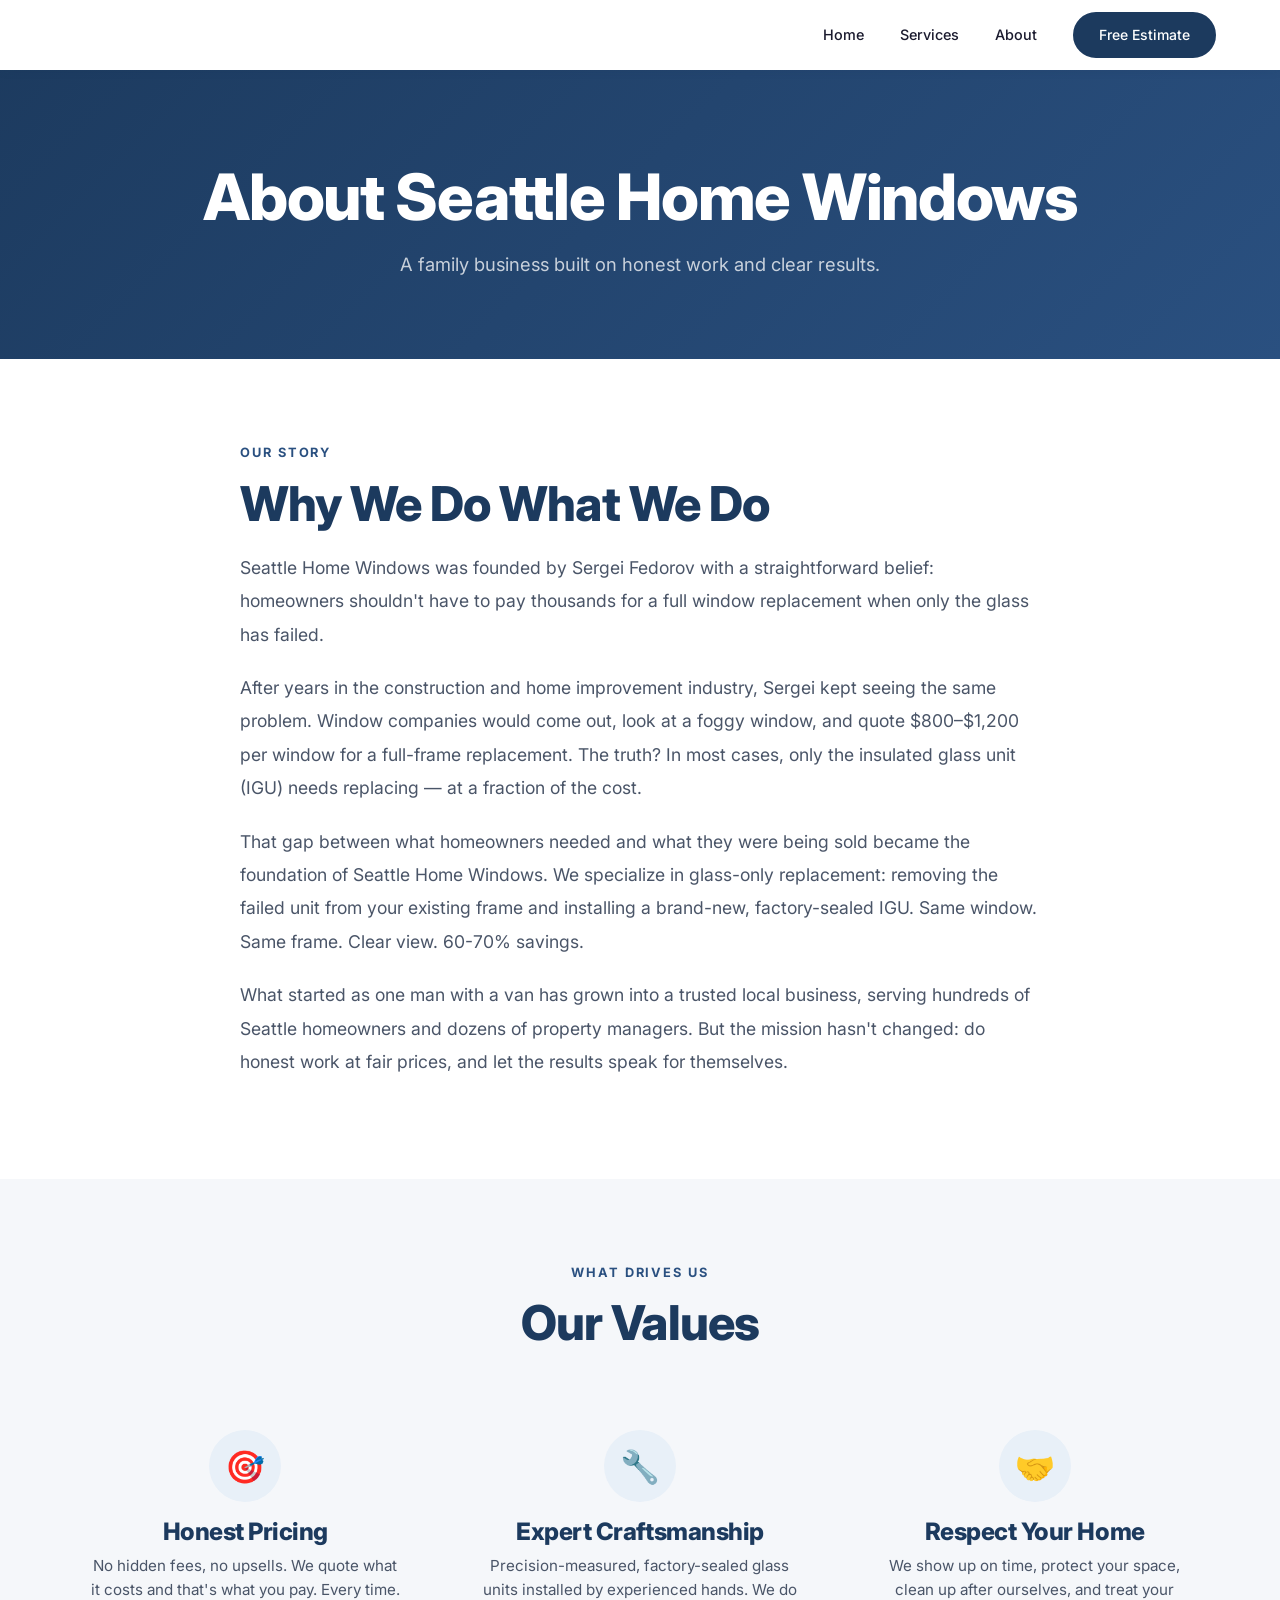
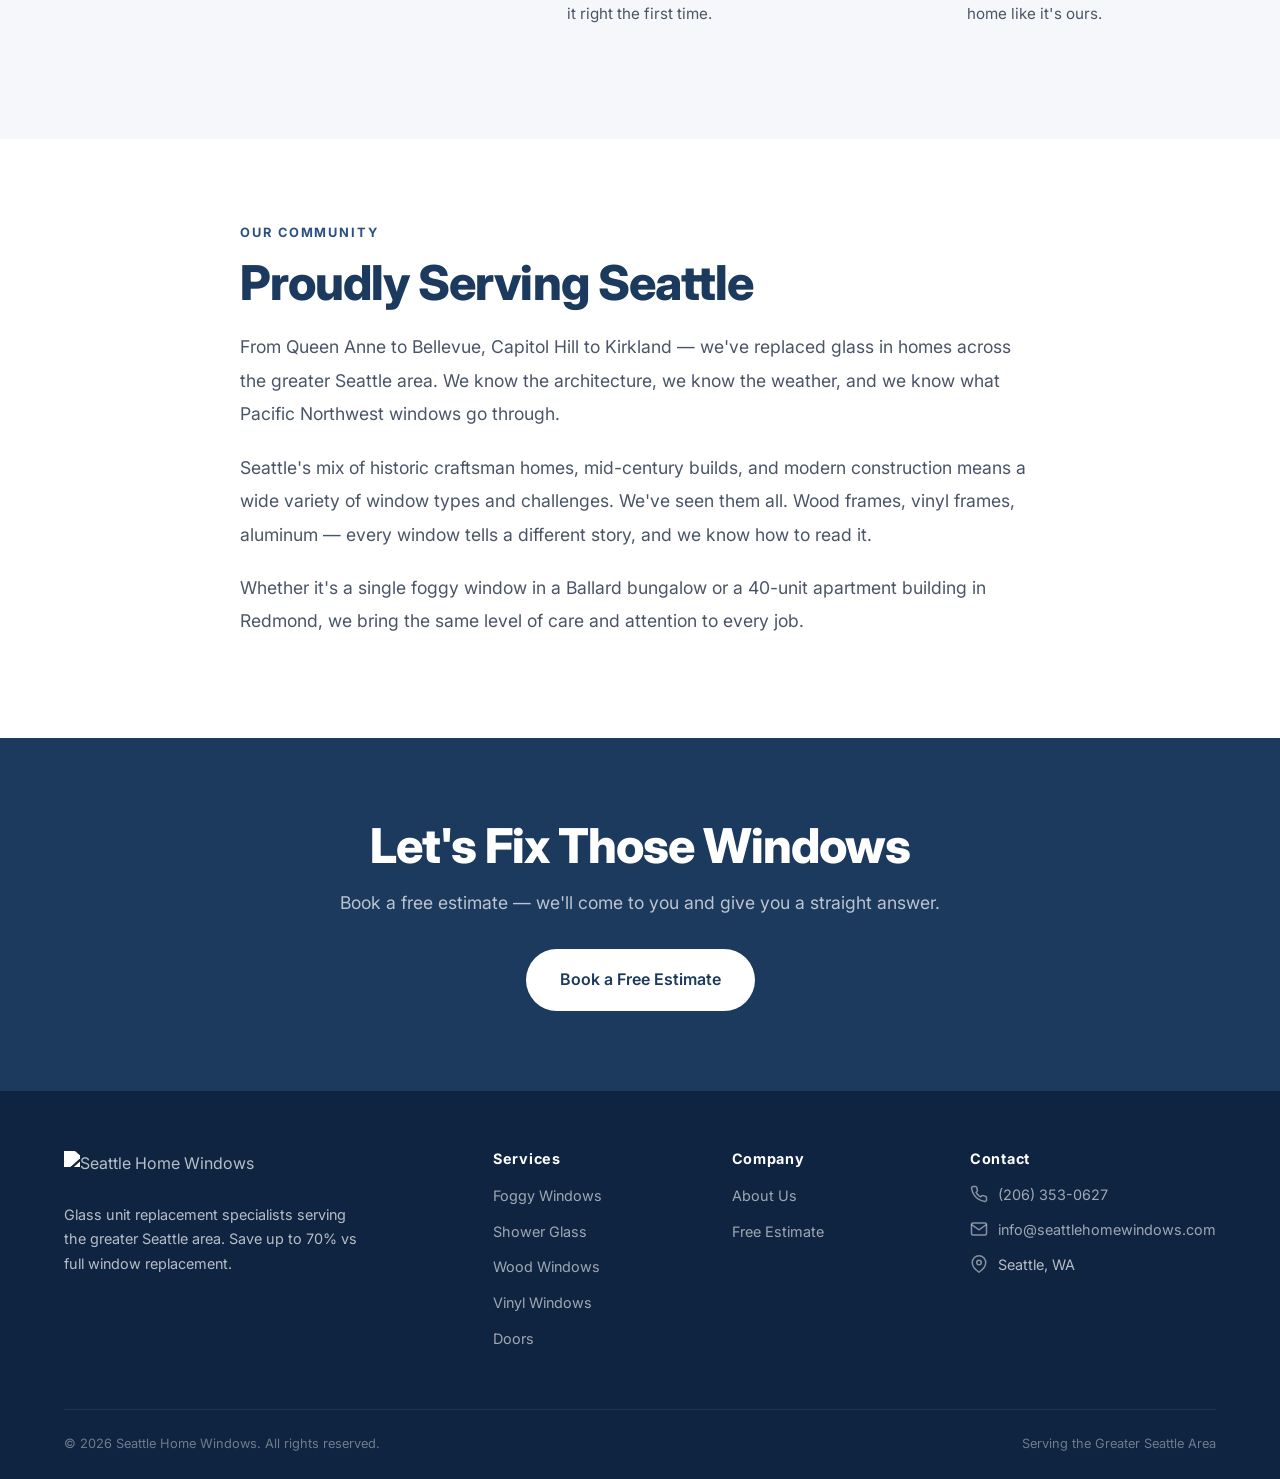
==== about.html @ 95157c09 "Initial commit: Seattle Home Windows website" ====
<!DOCTYPE html>
<html lang="en">
<head>
  <meta charset="UTF-8">
  <meta name="viewport" content="width=device-width, initial-scale=1.0">
  <title>About Us — Seattle Home Windows</title>
  <meta name="description" content="Meet Sergei Fedorov and the Seattle Home Windows team. Family-owned glass replacement specialists serving Seattle homeowners for over a decade.">
  <link rel="preconnect" href="https://fonts.googleapis.com">
  <link rel="preconnect" href="https://fonts.gstatic.com" crossorigin>
  <link href="https://fonts.googleapis.com/css2?family=Inter:wght@400;500;600;700;800;900&display=swap" rel="stylesheet">
  <link rel="stylesheet" href="styles.css">
</head>
<body>

  <!-- Navigation -->
  <nav class="nav nav-interior">
    <div class="container nav-inner">
      <a href="index.html" class="nav-logo">
        <img src="https://images.squarespace-cdn.com/content/v1/53bdde84e4b06a876245f971/1536911886654-8TI3TNQ9BF6OA86RGD4L/SHW_Logo_Long_Dark.png?format=750w" alt="Seattle Home Windows" loading="eager">
      </a>
      <ul class="nav-links">
        <li><a href="index.html">Home</a></li>
        <li><a href="services.html">Services</a></li>
        <li><a href="about.html">About</a></li>
        <li><a href="index.html#estimate" class="nav-cta btn">Free Estimate</a></li>
      </ul>
      <div class="nav-hamburger" aria-label="Menu">
        <span></span>
        <span></span>
        <span></span>
      </div>
    </div>
  </nav>

  <!-- Page Hero -->
  <section class="page-hero">
    <h1>About Seattle Home Windows</h1>
    <p>A family business built on honest work and clear results.</p>
  </section>

  <!-- Origin Story -->
  <section class="about-page-section">
    <div class="container">
      <div class="about-story fade-up">
        <span class="section-label">Our Story</span>
        <h2>Why We Do What We Do</h2>
        <p>Seattle Home Windows was founded by Sergei Fedorov with a straightforward belief: homeowners shouldn't have to pay thousands for a full window replacement when only the glass has failed.</p>
        <p>After years in the construction and home improvement industry, Sergei kept seeing the same problem. Window companies would come out, look at a foggy window, and quote $800–$1,200 per window for a full-frame replacement. The truth? In most cases, only the insulated glass unit (IGU) needs replacing — at a fraction of the cost.</p>
        <p>That gap between what homeowners needed and what they were being sold became the foundation of Seattle Home Windows. We specialize in glass-only replacement: removing the failed unit from your existing frame and installing a brand-new, factory-sealed IGU. Same window. Same frame. Clear view. 60-70% savings.</p>
        <p>What started as one man with a van has grown into a trusted local business, serving hundreds of Seattle homeowners and dozens of property managers. But the mission hasn't changed: do honest work at fair prices, and let the results speak for themselves.</p>
      </div>
    </div>
  </section>

  <!-- Values -->
  <section class="about-page-section" style="background: var(--light-gray);">
    <div class="container">
      <div style="text-align:center; margin-bottom: 48px;" class="fade-up">
        <span class="section-label">What Drives Us</span>
        <h2 style="color:var(--navy);">Our Values</h2>
      </div>
      <div class="about-values">
        <div class="about-value fade-up">
          <div class="about-value-icon">🎯</div>
          <h3>Honest Pricing</h3>
          <p>No hidden fees, no upsells. We quote what it costs and that's what you pay. Every time.</p>
        </div>
        <div class="about-value fade-up">
          <div class="about-value-icon">🔧</div>
          <h3>Expert Craftsmanship</h3>
          <p>Precision-measured, factory-sealed glass units installed by experienced hands. We do it right the first time.</p>
        </div>
        <div class="about-value fade-up">
          <div class="about-value-icon">🤝</div>
          <h3>Respect Your Home</h3>
          <p>We show up on time, protect your space, clean up after ourselves, and treat your home like it's ours.</p>
        </div>
      </div>
    </div>
  </section>

  <!-- Seattle Section -->
  <section class="about-page-section">
    <div class="container">
      <div class="about-story fade-up">
        <span class="section-label">Our Community</span>
        <h2>Proudly Serving Seattle</h2>
        <p>From Queen Anne to Bellevue, Capitol Hill to Kirkland — we've replaced glass in homes across the greater Seattle area. We know the architecture, we know the weather, and we know what Pacific Northwest windows go through.</p>
        <p>Seattle's mix of historic craftsman homes, mid-century builds, and modern construction means a wide variety of window types and challenges. We've seen them all. Wood frames, vinyl frames, aluminum — every window tells a different story, and we know how to read it.</p>
        <p>Whether it's a single foggy window in a Ballard bungalow or a 40-unit apartment building in Redmond, we bring the same level of care and attention to every job.</p>
      </div>
    </div>
  </section>

  <!-- CTA Banner -->
  <section class="cta-banner">
    <div class="container fade-up">
      <h2>Let's Fix Those Windows</h2>
      <p>Book a free estimate — we'll come to you and give you a straight answer.</p>
      <a href="index.html#estimate" class="btn" style="background:var(--white);color:var(--navy);">Book a Free Estimate</a>
    </div>
  </section>

  <!-- Footer -->
  <footer class="footer">
    <div class="container">
      <div class="footer-grid">
        <div class="footer-brand">
          <img src="https://images.squarespace-cdn.com/content/v1/53bdde84e4b06a876245f971/1536911886654-8TI3TNQ9BF6OA86RGD4L/SHW_Logo_Long_Dark.png?format=750w" alt="Seattle Home Windows">
          <p>Glass unit replacement specialists serving the greater Seattle area. Save up to 70% vs full window replacement.</p>
        </div>
        <div class="footer-col">
          <h4>Services</h4>
          <ul>
            <li><a href="services.html">Foggy Windows</a></li>
            <li><a href="services.html">Shower Glass</a></li>
            <li><a href="services.html">Wood Windows</a></li>
            <li><a href="services.html">Vinyl Windows</a></li>
            <li><a href="services.html">Doors</a></li>
          </ul>
        </div>
        <div class="footer-col">
          <h4>Company</h4>
          <ul>
            <li><a href="about.html">About Us</a></li>
            <li><a href="index.html#estimate">Free Estimate</a></li>
          </ul>
        </div>
        <div class="footer-col">
          <h4>Contact</h4>
          <div class="footer-contact-item">
            <svg viewBox="0 0 24 24"><path d="M22 16.92v3a2 2 0 0 1-2.18 2 19.79 19.79 0 0 1-8.63-3.07 19.5 19.5 0 0 1-6-6 19.79 19.79 0 0 1-3.07-8.67A2 2 0 0 1 4.11 2h3a2 2 0 0 1 2 1.72c.127.96.361 1.903.7 2.81a2 2 0 0 1-.45 2.11L8.09 9.91a16 16 0 0 0 6 6l1.27-1.27a2 2 0 0 1 2.11-.45c.907.339 1.85.573 2.81.7A2 2 0 0 1 22 16.92z"/></svg>
            <a href="tel:+12063530627">(206) 353-0627</a>
          </div>
          <div class="footer-contact-item">
            <svg viewBox="0 0 24 24"><path d="M4 4h16c1.1 0 2 .9 2 2v12c0 1.1-.9 2-2 2H4c-1.1 0-2-.9-2-2V6c0-1.1.9-2 2-2z"/><polyline points="22,6 12,13 2,6"/></svg>
            <a href="mailto:info@seattlehomewindows.com">info@seattlehomewindows.com</a>
          </div>
          <div class="footer-contact-item">
            <svg viewBox="0 0 24 24"><path d="M21 10c0 7-9 13-9 13s-9-6-9-13a9 9 0 0 1 18 0z"/><circle cx="12" cy="10" r="3"/></svg>
            <span>Seattle, WA</span>
          </div>
        </div>
      </div>
      <div class="footer-bottom">
        <span>© 2026 Seattle Home Windows. All rights reserved.</span>
        <span>Serving the Greater Seattle Area</span>
      </div>
    </div>
  </footer>

  <!-- Mobile Call Button -->
  <a href="tel:+12063530627" class="mobile-call-btn" aria-label="Call Now">
    <svg viewBox="0 0 24 24"><path d="M22 16.92v3a2 2 0 0 1-2.18 2 19.79 19.79 0 0 1-8.63-3.07 19.5 19.5 0 0 1-6-6 19.79 19.79 0 0 1-3.07-8.67A2 2 0 0 1 4.11 2h3a2 2 0 0 1 2 1.72c.127.96.361 1.903.7 2.81a2 2 0 0 1-.45 2.11L8.09 9.91a16 16 0 0 0 6 6l1.27-1.27a2 2 0 0 1 2.11-.45c.907.339 1.85.573 2.81.7A2 2 0 0 1 22 16.92z"/></svg>
  </a>

  <script src="script.js"></script>
</body>
</html>
---- styles.css ----
/* ============================================
   Seattle Home Windows — Main Stylesheet
   ============================================ */

/* Custom Properties */
:root {
  --navy: #1c3a5e;
  --navy-dark: #0f2440;
  --navy-light: #2a5080;
  --white: #ffffff;
  --light-blue: #e8f0f8;
  --light-gray: #f5f7fa;
  --text-dark: #1a1a2e;
  --text-medium: #4a5568;
  --text-light: #718096;
  --accent-gold: #d4a853;
  --shadow-sm: 0 2px 8px rgba(28, 58, 94, 0.08);
  --shadow-md: 0 8px 24px rgba(28, 58, 94, 0.12);
  --shadow-lg: 0 16px 48px rgba(28, 58, 94, 0.16);
  --radius: 12px;
  --radius-sm: 8px;
  --transition: 0.3s cubic-bezier(0.4, 0, 0.2, 1);
}

/* Reset */
*, *::before, *::after {
  margin: 0;
  padding: 0;
  box-sizing: border-box;
}

html {
  scroll-behavior: smooth;
  font-size: 16px;
}

body {
  font-family: 'Inter', -apple-system, BlinkMacSystemFont, sans-serif;
  color: var(--text-dark);
  line-height: 1.6;
  overflow-x: hidden;
  -webkit-font-smoothing: antialiased;
}

img {
  max-width: 100%;
  height: auto;
  display: block;
}

a {
  text-decoration: none;
  color: inherit;
  transition: var(--transition);
}

/* Typography */
h1, h2, h3, h4 {
  font-weight: 800;
  line-height: 1.15;
  letter-spacing: -0.02em;
}

h1 { font-size: clamp(2.5rem, 5vw, 4rem); }
h2 { font-size: clamp(2rem, 4vw, 3rem); }
h3 { font-size: clamp(1.25rem, 2vw, 1.5rem); }

.section-label {
  display: inline-block;
  font-size: 0.8rem;
  font-weight: 700;
  letter-spacing: 0.15em;
  text-transform: uppercase;
  color: var(--navy-light);
  margin-bottom: 0.75rem;
}

.section-subtitle {
  font-size: 1.125rem;
  color: var(--text-medium);
  max-width: 600px;
  margin: 1rem auto 0;
  line-height: 1.7;
}

/* Layout */
.container {
  width: 100%;
  max-width: 1200px;
  margin: 0 auto;
  padding: 0 24px;
}

section {
  padding: 100px 0;
}

/* Buttons */
.btn {
  display: inline-flex;
  align-items: center;
  gap: 8px;
  padding: 16px 32px;
  font-family: 'Inter', sans-serif;
  font-size: 1rem;
  font-weight: 600;
  border-radius: 50px;
  border: 2px solid transparent;
  cursor: pointer;
  transition: var(--transition);
  white-space: nowrap;
}

.btn-primary {
  background: var(--navy);
  color: var(--white);
  border-color: var(--navy);
}

.btn-primary:hover {
  background: var(--navy-dark);
  border-color: var(--navy-dark);
  transform: translateY(-2px);
  box-shadow: var(--shadow-md);
}

.btn-outline {
  background: transparent;
  color: var(--white);
  border-color: rgba(255,255,255,0.5);
}

.btn-outline:hover {
  background: var(--white);
  color: var(--navy);
  border-color: var(--white);
  transform: translateY(-2px);
}

.btn-outline-dark {
  background: transparent;
  color: var(--navy);
  border-color: var(--navy);
}

.btn-outline-dark:hover {
  background: var(--navy);
  color: var(--white);
  transform: translateY(-2px);
  box-shadow: var(--shadow-md);
}

/* ============================================
   NAVIGATION
   ============================================ */
.nav {
  position: fixed;
  top: 0;
  left: 0;
  right: 0;
  z-index: 1000;
  padding: 20px 0;
  transition: var(--transition);
}

.nav.scrolled {
  background: var(--white);
  padding: 12px 0;
  box-shadow: var(--shadow-sm);
}

.nav-inner {
  display: flex;
  align-items: center;
  justify-content: space-between;
}

.nav-logo img {
  height: 40px;
  width: auto;
  transition: var(--transition);
}

.nav.scrolled .nav-logo img {
  filter: none;
}

.nav:not(.scrolled) .nav-logo img {
  filter: brightness(0) invert(1);
}

.nav-links {
  display: flex;
  align-items: center;
  gap: 36px;
  list-style: none;
}

.nav-links a {
  font-size: 0.9rem;
  font-weight: 500;
  color: rgba(255,255,255,0.85);
  position: relative;
}

.nav-links a::after {
  content: '';
  position: absolute;
  bottom: -4px;
  left: 0;
  width: 0;
  height: 2px;
  background: var(--white);
  transition: var(--transition);
}

.nav-links a:hover::after {
  width: 100%;
}

.nav.scrolled .nav-links a {
  color: var(--text-dark);
}

.nav.scrolled .nav-links a::after {
  background: var(--navy);
}

.nav-cta {
  padding: 10px 24px !important;
  font-size: 0.875rem !important;
  background: var(--white) !important;
  color: var(--navy) !important;
  border-color: var(--white) !important;
  border-radius: 50px;
  font-weight: 600;
}

.nav-cta:hover {
  transform: translateY(-2px);
  box-shadow: var(--shadow-md);
}

.nav.scrolled .nav-cta {
  background: var(--navy) !important;
  color: var(--white) !important;
  border-color: var(--navy) !important;
}

/* Hamburger */
.nav-hamburger {
  display: none;
  flex-direction: column;
  gap: 5px;
  cursor: pointer;
  padding: 8px;
  z-index: 1001;
}

.nav-hamburger span {
  width: 24px;
  height: 2px;
  background: var(--white);
  transition: var(--transition);
}

.nav.scrolled .nav-hamburger span {
  background: var(--navy);
}

/* Interior pages nav */
.nav-interior {
  background: var(--white);
  padding: 12px 0;
  box-shadow: var(--shadow-sm);
}

.nav-interior .nav-logo img {
  filter: none;
}

.nav-interior .nav-links a {
  color: var(--text-dark);
}

.nav-interior .nav-links a::after {
  background: var(--navy);
}

.nav-interior .nav-cta {
  background: var(--navy) !important;
  color: var(--white) !important;
  border-color: var(--navy) !important;
}

.nav-interior .nav-hamburger span {
  background: var(--navy);
}

/* ============================================
   HERO
   ============================================ */
.hero {
  position: relative;
  min-height: 100vh;
  display: flex;
  align-items: center;
  justify-content: center;
  overflow: hidden;
  padding: 0;
}

.hero-bg {
  position: absolute;
  inset: 0;
  background-image: url('https://images.squarespace-cdn.com/content/v1/53bdde84e4b06a876245f971/1532902957717-0AOZOYSSRG9WH10H3FOI/architecture-blank-space-blue-sky-921294.jpg');
  background-size: cover;
  background-position: center;
  transform: scale(1.05);
}

.hero-overlay {
  position: absolute;
  inset: 0;
  background: linear-gradient(
    135deg,
    rgba(15, 36, 64, 0.88) 0%,
    rgba(28, 58, 94, 0.75) 50%,
    rgba(15, 36, 64, 0.85) 100%
  );
}

.hero-content {
  position: relative;
  z-index: 2;
  text-align: center;
  color: var(--white);
  max-width: 800px;
  padding: 0 24px;
}

.hero h1 {
  margin-bottom: 1.25rem;
  font-size: clamp(2.75rem, 6vw, 4.25rem);
}

.hero p {
  font-size: clamp(1.1rem, 2vw, 1.35rem);
  color: rgba(255,255,255,0.85);
  margin-bottom: 2.5rem;
  line-height: 1.6;
}

.hero-buttons {
  display: flex;
  gap: 16px;
  justify-content: center;
  flex-wrap: wrap;
}

.scroll-indicator {
  position: absolute;
  bottom: 32px;
  left: 50%;
  transform: translateX(-50%);
  z-index: 2;
  display: flex;
  flex-direction: column;
  align-items: center;
  gap: 8px;
  color: rgba(255,255,255,0.6);
  font-size: 0.75rem;
  letter-spacing: 0.1em;
  text-transform: uppercase;
}

.scroll-indicator .mouse {
  width: 24px;
  height: 38px;
  border: 2px solid rgba(255,255,255,0.4);
  border-radius: 12px;
  position: relative;
}

.scroll-indicator .mouse::after {
  content: '';
  width: 4px;
  height: 8px;
  background: rgba(255,255,255,0.6);
  border-radius: 2px;
  position: absolute;
  top: 6px;
  left: 50%;
  transform: translateX(-50%);
  animation: scrollDown 1.8s ease-in-out infinite;
}

@keyframes scrollDown {
  0% { opacity: 1; transform: translateX(-50%) translateY(0); }
  100% { opacity: 0; transform: translateX(-50%) translateY(14px); }
}

/* ============================================
   SOCIAL PROOF BAR
   ============================================ */
.social-proof {
  background: var(--white);
  padding: 0;
  border-bottom: 1px solid rgba(0,0,0,0.06);
}

.proof-grid {
  display: grid;
  grid-template-columns: repeat(4, 1fr);
}

.proof-item {
  text-align: center;
  padding: 32px 16px;
  border-right: 1px solid rgba(0,0,0,0.06);
}

.proof-item:last-child {
  border-right: none;
}

.proof-icon {
  font-size: 1.5rem;
  margin-bottom: 8px;
}

.proof-value {
  font-size: 1.25rem;
  font-weight: 800;
  color: var(--navy);
}

.proof-label {
  font-size: 0.8rem;
  color: var(--text-light);
  margin-top: 4px;
}

/* ============================================
   PROBLEM / SOLUTION
   ============================================ */
.problem-solution {
  background: var(--light-gray);
}

.ps-grid {
  display: grid;
  grid-template-columns: 1fr 1fr;
  gap: 60px;
  align-items: center;
}

.ps-image-wrap {
  position: relative;
  border-radius: var(--radius);
  overflow: hidden;
  box-shadow: var(--shadow-lg);
}

.ps-image-wrap img {
  width: 100%;
  border-radius: var(--radius);
}

.ps-label {
  position: absolute;
  bottom: 16px;
  left: 16px;
  background: rgba(28, 58, 94, 0.9);
  color: var(--white);
  padding: 8px 16px;
  border-radius: 50px;
  font-size: 0.8rem;
  font-weight: 600;
  letter-spacing: 0.05em;
}

.ps-text h2 {
  margin-bottom: 1.25rem;
  color: var(--navy);
}

.ps-text p {
  color: var(--text-medium);
  font-size: 1.05rem;
  line-height: 1.8;
  margin-bottom: 1rem;
}

.ps-text p strong {
  color: var(--navy);
}

/* Before/After Slider */
.ba-slider-section {
  margin-top: 60px;
}

.ba-slider {
  position: relative;
  width: 100%;
  max-width: 700px;
  margin: 2rem auto 0;
  aspect-ratio: 16/9;
  border-radius: var(--radius);
  overflow: hidden;
  box-shadow: var(--shadow-lg);
  cursor: ew-resize;
  user-select: none;
  -webkit-user-select: none;
}

.ba-before, .ba-after {
  position: absolute;
  inset: 0;
  display: flex;
  align-items: center;
  justify-content: center;
  font-size: 1.5rem;
  font-weight: 700;
}

.ba-after {
  background: linear-gradient(135deg, #87CEEB, #4da6db);
  color: var(--white);
}

.ba-after::before {
  content: '';
  position: absolute;
  inset: 0;
  background: url('https://images.squarespace-cdn.com/content/v1/53bdde84e4b06a876245f971/1532902957717-0AOZOYSSRG9WH10H3FOI/architecture-blank-space-blue-sky-921294.jpg') center/cover;
  opacity: 0.3;
}

.ba-after span {
  position: relative;
  z-index: 1;
  background: rgba(28, 58, 94, 0.6);
  padding: 8px 20px;
  border-radius: 50px;
  font-size: 0.9rem;
}

.ba-before {
  background: linear-gradient(135deg, #b0b0b0, #8a8a8a);
  clip-path: inset(0 50% 0 0);
}

.ba-before::before {
  content: '';
  position: absolute;
  inset: 0;
  background: url('https://images.squarespace-cdn.com/content/v1/53bdde84e4b06a876245f971/70a5252a-7598-47df-831a-8cd8287273d9/Foggy+Window+Ad+Thumbnail.jpg') center/cover;
  filter: grayscale(0.5) brightness(0.7);
  opacity: 0.5;
}

.ba-before span {
  position: relative;
  z-index: 1;
  background: rgba(0,0,0,0.5);
  padding: 8px 20px;
  border-radius: 50px;
  font-size: 0.9rem;
  color: var(--white);
}

.ba-handle {
  position: absolute;
  top: 0;
  bottom: 0;
  left: 50%;
  width: 4px;
  background: var(--white);
  transform: translateX(-50%);
  z-index: 10;
  pointer-events: none;
}

.ba-handle::after {
  content: '⟨ ⟩';
  position: absolute;
  top: 50%;
  left: 50%;
  transform: translate(-50%, -50%);
  width: 48px;
  height: 48px;
  background: var(--white);
  border-radius: 50%;
  display: flex;
  align-items: center;
  justify-content: center;
  font-size: 0.85rem;
  color: var(--navy);
  font-weight: 700;
  box-shadow: var(--shadow-md);
  letter-spacing: 4px;
}

/* ============================================
   SERVICES
   ============================================ */
.services {
  background: var(--white);
}

.services-header {
  text-align: center;
  margin-bottom: 60px;
}

.services-header h2 {
  color: var(--navy);
}

.services-grid {
  display: grid;
  grid-template-columns: repeat(3, 1fr);
  gap: 24px;
}

.service-card {
  background: var(--white);
  border: 1px solid rgba(0,0,0,0.06);
  border-radius: var(--radius);
  padding: 40px 32px;
  text-align: center;
  transition: var(--transition);
}

.service-card:hover {
  transform: translateY(-8px) scale(1.02);
  box-shadow: var(--shadow-lg);
  border-color: transparent;
}

.service-icon {
  width: 64px;
  height: 64px;
  background: var(--light-blue);
  border-radius: 16px;
  display: flex;
  align-items: center;
  justify-content: center;
  margin: 0 auto 20px;
  font-size: 1.75rem;
  transition: var(--transition);
}

.service-card:hover .service-icon {
  background: var(--navy);
  transform: scale(1.1);
}

.service-card:hover .service-icon svg {
  stroke: var(--white);
}

.service-icon svg {
  width: 28px;
  height: 28px;
  stroke: var(--navy);
  fill: none;
  stroke-width: 2;
  stroke-linecap: round;
  stroke-linejoin: round;
}

.service-card h3 {
  color: var(--navy);
  margin-bottom: 12px;
  font-size: 1.15rem;
}

.service-card p {
  color: var(--text-medium);
  font-size: 0.95rem;
  line-height: 1.6;
}

/* ============================================
   HOW IT WORKS
   ============================================ */
.how-it-works {
  background: var(--light-blue);
}

.hiw-header {
  text-align: center;
  margin-bottom: 60px;
}

.hiw-header h2 {
  color: var(--navy);
}

.hiw-steps {
  display: flex;
  gap: 24px;
  position: relative;
}

.hiw-steps::before {
  content: '';
  position: absolute;
  top: 48px;
  left: calc(16.66% + 12px);
  right: calc(16.66% + 12px);
  height: 3px;
  background: linear-gradient(90deg, var(--navy), var(--navy-light));
  border-radius: 2px;
}

.hiw-step {
  flex: 1;
  text-align: center;
  position: relative;
}

.hiw-number {
  width: 96px;
  height: 96px;
  background: var(--white);
  border: 3px solid var(--navy);
  border-radius: 50%;
  display: flex;
  align-items: center;
  justify-content: center;
  margin: 0 auto 24px;
  position: relative;
  z-index: 2;
}

.hiw-number span {
  font-size: 2rem;
  font-weight: 800;
  color: var(--navy);
}

.hiw-step h3 {
  color: var(--navy);
  margin-bottom: 12px;
}

.hiw-step p {
  color: var(--text-medium);
  font-size: 0.95rem;
  line-height: 1.7;
  padding: 0 8px;
}

/* ============================================
   ABOUT (homepage teaser)
   ============================================ */
.about-teaser {
  background: var(--white);
}

.about-grid {
  display: grid;
  grid-template-columns: 1fr 1fr;
  gap: 60px;
  align-items: center;
}

.about-visual {
  position: relative;
}

.about-visual-box {
  width: 100%;
  aspect-ratio: 4/3;
  background: linear-gradient(135deg, var(--navy), var(--navy-light));
  border-radius: var(--radius);
  display: flex;
  align-items: center;
  justify-content: center;
  position: relative;
  overflow: hidden;
}

.about-visual-box::before {
  content: '';
  position: absolute;
  inset: 0;
  background: url('https://images.squarespace-cdn.com/content/v1/53bdde84e4b06a876245f971/1532902957717-0AOZOYSSRG9WH10H3FOI/architecture-blank-space-blue-sky-921294.jpg') center/cover;
  opacity: 0.2;
}

.about-visual-text {
  position: relative;
  color: var(--white);
  text-align: center;
  padding: 40px;
}

.about-visual-text .stat {
  font-size: 4rem;
  font-weight: 800;
  line-height: 1;
}

.about-visual-text p {
  font-size: 1.1rem;
  margin-top: 8px;
  opacity: 0.85;
}

.about-content h2 {
  color: var(--navy);
  margin-bottom: 1.25rem;
}

.about-content p {
  color: var(--text-medium);
  font-size: 1.05rem;
  line-height: 1.8;
  margin-bottom: 1rem;
}

/* ============================================
   ESTIMATE FORM
   ============================================ */
.estimate {
  background: var(--navy);
  color: var(--white);
  position: relative;
  overflow: hidden;
}

.estimate::before {
  content: '';
  position: absolute;
  top: -50%;
  right: -20%;
  width: 600px;
  height: 600px;
  background: radial-gradient(circle, rgba(255,255,255,0.03) 0%, transparent 70%);
  border-radius: 50%;
}

.estimate-header {
  text-align: center;
  margin-bottom: 48px;
}

.estimate-header .section-label {
  color: rgba(255,255,255,0.6);
}

.estimate-header .section-subtitle {
  color: rgba(255,255,255,0.7);
}

.estimate-form {
  max-width: 700px;
  margin: 0 auto;
}

.form-row {
  display: grid;
  grid-template-columns: 1fr 1fr;
  gap: 16px;
}

.form-group {
  margin-bottom: 16px;
}

.form-group.full {
  grid-column: 1 / -1;
}

.form-group label {
  display: block;
  font-size: 0.85rem;
  font-weight: 600;
  margin-bottom: 6px;
  color: rgba(255,255,255,0.8);
}

.form-group input,
.form-group select,
.form-group textarea {
  width: 100%;
  padding: 14px 18px;
  background: rgba(255,255,255,0.08);
  border: 1px solid rgba(255,255,255,0.15);
  border-radius: var(--radius-sm);
  color: var(--white);
  font-family: 'Inter', sans-serif;
  font-size: 1rem;
  transition: var(--transition);
  outline: none;
}

.form-group input::placeholder,
.form-group textarea::placeholder {
  color: rgba(255,255,255,0.35);
}

.form-group input:focus,
.form-group select:focus,
.form-group textarea:focus {
  border-color: rgba(255,255,255,0.4);
  background: rgba(255,255,255,0.12);
}

.form-group select {
  cursor: pointer;
  appearance: none;
  background-image: url("data:image/svg+xml,%3Csvg xmlns='http://www.w3.org/2000/svg' width='12' height='12' viewBox='0 0 12 12'%3E%3Cpath fill='rgba(255,255,255,0.5)' d='M6 8L1 3h10z'/%3E%3C/svg%3E");
  background-repeat: no-repeat;
  background-position: right 16px center;
}

.form-group select option {
  background: var(--navy-dark);
  color: var(--white);
}

.form-group textarea {
  resize: vertical;
  min-height: 100px;
}

.form-submit {
  text-align: center;
  margin-top: 8px;
}

.form-submit .btn {
  background: var(--white);
  color: var(--navy);
  border-color: var(--white);
  padding: 18px 48px;
  font-size: 1.05rem;
}

.form-submit .btn:hover {
  background: var(--light-blue);
  border-color: var(--light-blue);
  transform: translateY(-2px);
  box-shadow: 0 8px 32px rgba(0,0,0,0.3);
}

.form-success {
  display: none;
  text-align: center;
  padding: 60px 20px;
}

.form-success.show {
  display: block;
}

.form-success .check-icon {
  width: 80px;
  height: 80px;
  background: rgba(255,255,255,0.1);
  border-radius: 50%;
  display: flex;
  align-items: center;
  justify-content: center;
  margin: 0 auto 24px;
  font-size: 2.5rem;
}

.form-success h3 {
  font-size: 1.75rem;
  margin-bottom: 12px;
}

.form-success p {
  color: rgba(255,255,255,0.7);
  font-size: 1.05rem;
}

/* ============================================
   FOOTER
   ============================================ */
.footer {
  background: var(--navy-dark);
  color: rgba(255,255,255,0.7);
  padding: 60px 0 24px;
}

.footer-grid {
  display: grid;
  grid-template-columns: 2fr 1fr 1fr 1fr;
  gap: 48px;
  margin-bottom: 48px;
}

.footer-brand img {
  height: 36px;
  filter: brightness(0) invert(1);
  margin-bottom: 16px;
}

.footer-brand p {
  font-size: 0.9rem;
  line-height: 1.7;
  max-width: 300px;
}

.footer-col h4 {
  color: var(--white);
  font-size: 0.9rem;
  font-weight: 700;
  margin-bottom: 16px;
  letter-spacing: 0.05em;
}

.footer-col ul {
  list-style: none;
}

.footer-col li {
  margin-bottom: 10px;
}

.footer-col a {
  font-size: 0.9rem;
  color: rgba(255,255,255,0.6);
}

.footer-col a:hover {
  color: var(--white);
}

.footer-contact-item {
  display: flex;
  align-items: flex-start;
  gap: 10px;
  margin-bottom: 12px;
  font-size: 0.9rem;
}

.footer-contact-item svg {
  width: 18px;
  height: 18px;
  stroke: rgba(255,255,255,0.5);
  fill: none;
  stroke-width: 2;
  flex-shrink: 0;
  margin-top: 2px;
}

.footer-bottom {
  border-top: 1px solid rgba(255,255,255,0.08);
  padding-top: 24px;
  display: flex;
  justify-content: space-between;
  align-items: center;
  font-size: 0.8rem;
  color: rgba(255,255,255,0.4);
}

/* ============================================
   MOBILE CALL BUTTON
   ============================================ */
.mobile-call-btn {
  display: none;
  position: fixed;
  bottom: 24px;
  right: 24px;
  width: 60px;
  height: 60px;
  background: var(--navy);
  border-radius: 50%;
  align-items: center;
  justify-content: center;
  z-index: 999;
  box-shadow: 0 4px 20px rgba(28, 58, 94, 0.4);
  transition: var(--transition);
}

.mobile-call-btn:hover {
  transform: scale(1.1);
}

.mobile-call-btn svg {
  width: 24px;
  height: 24px;
  stroke: var(--white);
  fill: none;
  stroke-width: 2;
}

/* ============================================
   SCROLL ANIMATIONS
   ============================================ */
.fade-up {
  opacity: 0;
  transform: translateY(40px);
  transition: opacity 0.7s ease, transform 0.7s ease;
}

.fade-up.visible {
  opacity: 1;
  transform: translateY(0);
}

/* ============================================
   PAGE HERO (interior pages)
   ============================================ */
.page-hero {
  padding: 160px 0 80px;
  background: linear-gradient(135deg, var(--navy) 0%, var(--navy-light) 100%);
  color: var(--white);
  text-align: center;
  position: relative;
  overflow: hidden;
}

.page-hero::before {
  content: '';
  position: absolute;
  inset: 0;
  background: url('https://images.squarespace-cdn.com/content/v1/53bdde84e4b06a876245f971/1532902957717-0AOZOYSSRG9WH10H3FOI/architecture-blank-space-blue-sky-921294.jpg') center/cover;
  opacity: 0.1;
}

.page-hero h1 {
  position: relative;
}

.page-hero p {
  position: relative;
  color: rgba(255,255,255,0.75);
  font-size: 1.15rem;
  max-width: 600px;
  margin: 1rem auto 0;
}

/* ============================================
   SERVICES PAGE
   ============================================ */
.service-detail {
  padding: 80px 0;
}

.service-detail:nth-child(even) {
  background: var(--light-gray);
}

.sd-grid {
  display: grid;
  grid-template-columns: 1fr 1fr;
  gap: 60px;
  align-items: center;
}

.sd-grid.reverse {
  direction: rtl;
}

.sd-grid.reverse > * {
  direction: ltr;
}

.sd-icon-wrap {
  width: 100%;
  aspect-ratio: 4/3;
  background: var(--light-blue);
  border-radius: var(--radius);
  display: flex;
  align-items: center;
  justify-content: center;
}

.sd-icon-wrap svg {
  width: 80px;
  height: 80px;
  stroke: var(--navy);
  fill: none;
  stroke-width: 1.5;
}

.sd-content h2 {
  color: var(--navy);
  font-size: 2rem;
  margin-bottom: 1rem;
}

.sd-content p {
  color: var(--text-medium);
  font-size: 1.05rem;
  line-height: 1.8;
  margin-bottom: 1rem;
}

.sd-content ul {
  list-style: none;
  margin: 1.5rem 0;
}

.sd-content li {
  padding: 8px 0 8px 28px;
  position: relative;
  color: var(--text-medium);
}

.sd-content li::before {
  content: '✓';
  position: absolute;
  left: 0;
  color: var(--navy);
  font-weight: 700;
}

/* ============================================
   ABOUT PAGE
   ============================================ */
.about-page-section {
  padding: 80px 0;
}

.about-page-section:nth-child(even) {
  background: var(--light-gray);
}

.about-story {
  max-width: 800px;
  margin: 0 auto;
}

.about-story h2 {
  color: var(--navy);
  margin-bottom: 1.25rem;
}

.about-story p {
  color: var(--text-medium);
  font-size: 1.1rem;
  line-height: 1.9;
  margin-bottom: 1.25rem;
}

.about-values {
  display: grid;
  grid-template-columns: repeat(3, 1fr);
  gap: 32px;
  margin-top: 48px;
}

.about-value {
  text-align: center;
  padding: 32px 24px;
}

.about-value-icon {
  width: 72px;
  height: 72px;
  background: var(--light-blue);
  border-radius: 50%;
  display: flex;
  align-items: center;
  justify-content: center;
  margin: 0 auto 16px;
  font-size: 2rem;
}

.about-value h3 {
  color: var(--navy);
  margin-bottom: 8px;
}

.about-value p {
  color: var(--text-medium);
  font-size: 0.95rem;
}

/* CTA Banner */
.cta-banner {
  background: var(--navy);
  color: var(--white);
  text-align: center;
  padding: 80px 0;
  position: relative;
  overflow: hidden;
}

.cta-banner::before {
  content: '';
  position: absolute;
  inset: 0;
  background: url('https://images.squarespace-cdn.com/content/v1/53bdde84e4b06a876245f971/1532902957717-0AOZOYSSRG9WH10H3FOI/architecture-blank-space-blue-sky-921294.jpg') center/cover;
  opacity: 0.1;
}

.cta-banner h2 {
  position: relative;
  margin-bottom: 1rem;
}

.cta-banner p {
  position: relative;
  color: rgba(255,255,255,0.7);
  font-size: 1.1rem;
  margin-bottom: 2rem;
}

.cta-banner .btn {
  position: relative;
}

/* ============================================
   RESPONSIVE
   ============================================ */
@media (max-width: 1024px) {
  .services-grid {
    grid-template-columns: repeat(2, 1fr);
  }

  .footer-grid {
    grid-template-columns: 1fr 1fr;
    gap: 32px;
  }
}

@media (max-width: 768px) {
  section {
    padding: 60px 0;
  }

  .nav-links {
    display: none;
    position: fixed;
    top: 0;
    left: 0;
    right: 0;
    bottom: 0;
    background: var(--navy-dark);
    flex-direction: column;
    align-items: center;
    justify-content: center;
    gap: 32px;
    z-index: 999;
  }

  .nav-links.open {
    display: flex;
  }

  .nav-links a {
    color: var(--white) !important;
    font-size: 1.25rem;
  }

  .nav-links a::after {
    background: var(--white) !important;
  }

  .nav-hamburger {
    display: flex;
    z-index: 1001;
  }

  .nav-hamburger.open span:nth-child(1) {
    transform: rotate(45deg) translate(5px, 5px);
    background: var(--white) !important;
  }

  .nav-hamburger.open span:nth-child(2) {
    opacity: 0;
  }

  .nav-hamburger.open span:nth-child(3) {
    transform: rotate(-45deg) translate(5px, -5px);
    background: var(--white) !important;
  }

  .ps-grid,
  .sd-grid,
  .sd-grid.reverse,
  .about-grid {
    grid-template-columns: 1fr;
    gap: 32px;
  }

  .proof-grid {
    grid-template-columns: repeat(2, 1fr);
  }

  .proof-item {
    border-bottom: 1px solid rgba(0,0,0,0.06);
  }

  .proof-item:nth-child(2) {
    border-right: none;
  }

  .services-grid {
    grid-template-columns: 1fr;
  }

  .hiw-steps {
    flex-direction: column;
    gap: 32px;
  }

  .hiw-steps::before {
    top: 48px;
    bottom: 48px;
    left: 48px;
    right: auto;
    width: 3px;
    height: auto;
  }

  .hiw-step {
    display: flex;
    gap: 20px;
    text-align: left;
  }

  .hiw-number {
    width: 72px;
    height: 72px;
    flex-shrink: 0;
    margin: 0;
  }

  .hiw-number span {
    font-size: 1.5rem;
  }

  .footer-grid {
    grid-template-columns: 1fr;
    gap: 32px;
  }

  .footer-bottom {
    flex-direction: column;
    gap: 8px;
    text-align: center;
  }

  .mobile-call-btn {
    display: flex;
  }

  .form-row {
    grid-template-columns: 1fr;
  }

  .hero h1 {
    font-size: 2.25rem;
  }

  .about-values {
    grid-template-columns: 1fr;
  }

  .sd-grid.reverse {
    direction: ltr;
  }
}

@media (max-width: 480px) {
  .hero-buttons {
    flex-direction: column;
    align-items: center;
  }

  .btn {
    width: 100%;
    justify-content: center;
  }

  .proof-grid {
    grid-template-columns: 1fr;
  }

  .proof-item {
    border-right: none;
    padding: 20px 16px;
  }
}
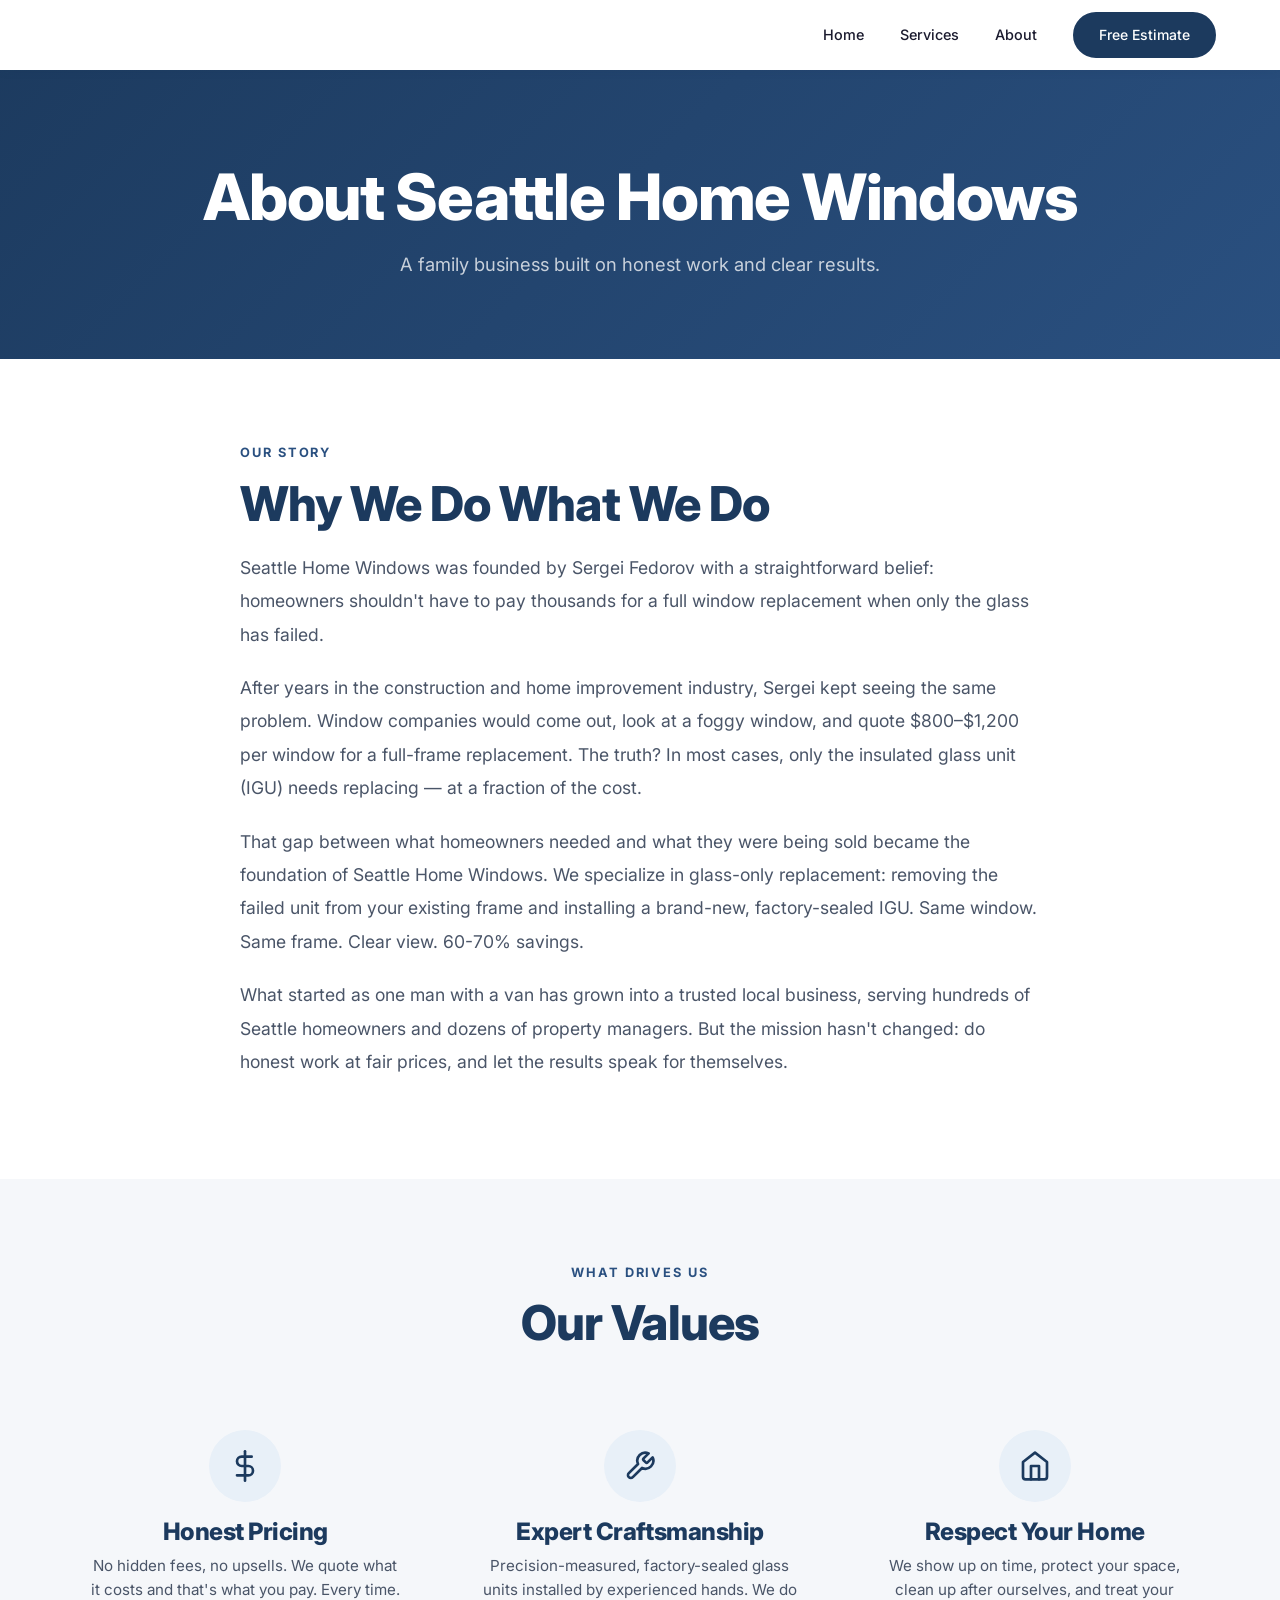
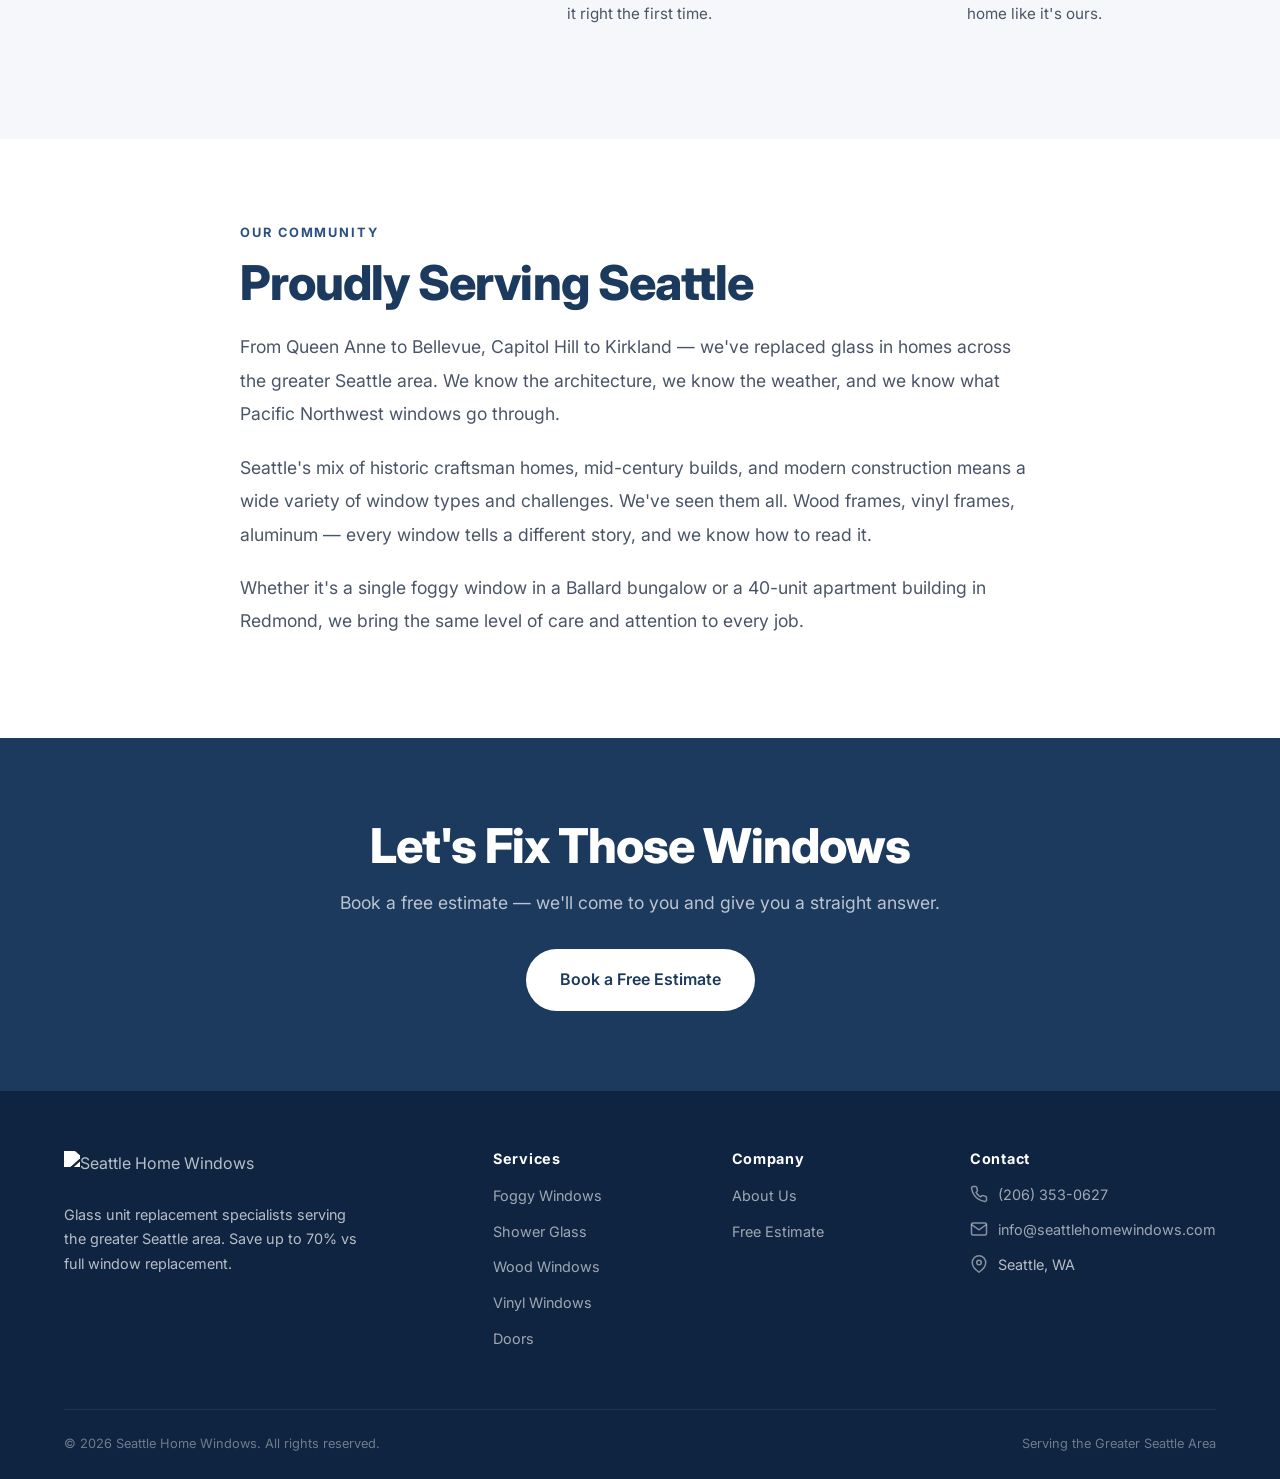
==== commit be25dad1: "Remove all emojis, replace with clean SVG icons and text characters - Social proof bar: replaced ⭐🏠📅" ====
--- a/about.html
+++ b/about.html
@@ -61,17 +61,17 @@
       </div>
       <div class="about-values">
         <div class="about-value fade-up">
-          <div class="about-value-icon">🎯</div>
+          <div class="about-value-icon"><svg width="32" height="32" viewBox="0 0 24 24" fill="none" stroke="var(--navy)" stroke-width="2" stroke-linecap="round" stroke-linejoin="round"><line x1="12" y1="1" x2="12" y2="23"/><path d="M17 5H9.5a3.5 3.5 0 0 0 0 7h5a3.5 3.5 0 0 1 0 7H6"/></svg></div>
           <h3>Honest Pricing</h3>
           <p>No hidden fees, no upsells. We quote what it costs and that's what you pay. Every time.</p>
         </div>
         <div class="about-value fade-up">
-          <div class="about-value-icon">🔧</div>
+          <div class="about-value-icon"><svg width="32" height="32" viewBox="0 0 24 24" fill="none" stroke="var(--navy)" stroke-width="2" stroke-linecap="round" stroke-linejoin="round"><path d="M14.7 6.3a1 1 0 0 0 0 1.4l1.6 1.6a1 1 0 0 0 1.4 0l3.77-3.77a6 6 0 0 1-7.94 7.94l-6.91 6.91a2.12 2.12 0 0 1-3-3l6.91-6.91a6 6 0 0 1 7.94-7.94l-3.76 3.76z"/></svg></div>
           <h3>Expert Craftsmanship</h3>
           <p>Precision-measured, factory-sealed glass units installed by experienced hands. We do it right the first time.</p>
         </div>
         <div class="about-value fade-up">
-          <div class="about-value-icon">🤝</div>
+          <div class="about-value-icon"><svg width="32" height="32" viewBox="0 0 24 24" fill="none" stroke="var(--navy)" stroke-width="2" stroke-linecap="round" stroke-linejoin="round"><path d="M3 9l9-7 9 7v11a2 2 0 0 1-2 2H5a2 2 0 0 1-2-2z"/><polyline points="9 22 9 12 15 12 15 22"/></svg></div>
           <h3>Respect Your Home</h3>
           <p>We show up on time, protect your space, clean up after ourselves, and treat your home like it's ours.</p>
         </div>
--- a/styles.css
+++ b/styles.css
@@ -427,6 +427,7 @@
 .proof-icon {
   font-size: 1.5rem;
   margin-bottom: 8px;
+  color: var(--navy);
 }
 
 .proof-value {
